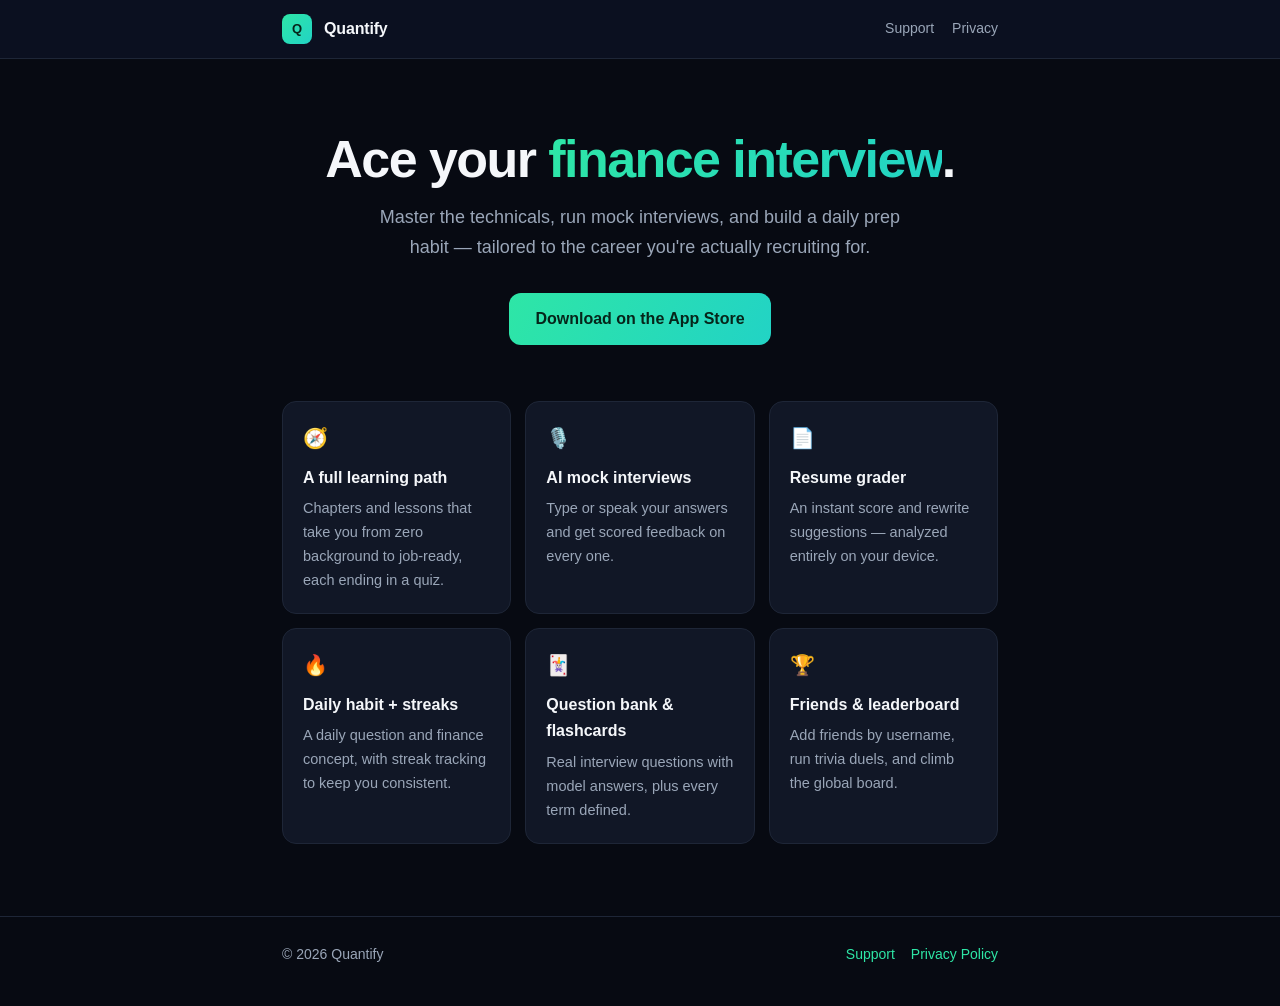
==== index.html @ e7fffd04 "Quantify developer site: landing page, privacy policy, support, app-ads.txt" ====
<!doctype html>
<html lang="en">
<head>
<meta charset="utf-8">
<meta name="viewport" content="width=device-width, initial-scale=1">
<title>Quantify — Finance Interview Prep</title>
<meta name="description" content="Quantify is a finance interview prep app: a full learning path, real interview questions with model answers, AI-scored mock interviews, an on-device resume grader, and a daily habit streak.">
<link rel="stylesheet" href="style.css">
</head>
<body>

<header>
  <div class="wrap">
    <div class="logo">Q</div>
    <span class="brand">Quantify</span>
    <nav>
      <a href="support.html">Support</a>
      <a href="privacy.html">Privacy</a>
    </nav>
  </div>
</header>

<main class="wrap">

  <section class="hero">
    <h1>Ace your <span class="grad">finance interview</span>.</h1>
    <p>
      Master the technicals, run mock interviews, and build a daily prep habit —
      tailored to the career you're actually recruiting for.
    </p>
    <!-- TODO: replace with your App Store link once you have it:
         https://apps.apple.com/app/idXXXXXXXXXX -->
    <a class="btn" href="https://apps.apple.com/app/quantify">Download on the App Store</a>
  </section>

  <section class="features">
    <div class="card">
      <div class="ico">🧭</div>
      <h3>A full learning path</h3>
      <p>Chapters and lessons that take you from zero background to job-ready, each ending in a quiz.</p>
    </div>
    <div class="card">
      <div class="ico">🎙️</div>
      <h3>AI mock interviews</h3>
      <p>Type or speak your answers and get scored feedback on every one.</p>
    </div>
    <div class="card">
      <div class="ico">📄</div>
      <h3>Resume grader</h3>
      <p>An instant score and rewrite suggestions — analyzed entirely on your device.</p>
    </div>
    <div class="card">
      <div class="ico">🔥</div>
      <h3>Daily habit + streaks</h3>
      <p>A daily question and finance concept, with streak tracking to keep you consistent.</p>
    </div>
    <div class="card">
      <div class="ico">🃏</div>
      <h3>Question bank &amp; flashcards</h3>
      <p>Real interview questions with model answers, plus every term defined.</p>
    </div>
    <div class="card">
      <div class="ico">🏆</div>
      <h3>Friends &amp; leaderboard</h3>
      <p>Add friends by username, run trivia duels, and climb the global board.</p>
    </div>
  </section>

</main>

<footer>
  <div class="wrap">
    <span>© 2026 Quantify</span>
    <nav>
      <a href="support.html">Support</a>
      <a href="privacy.html">Privacy Policy</a>
    </nav>
  </div>
</footer>

</body>
</html>
---- style.css ----
/* Quantify site — brand palette lifted from the app (lib/theme/app_colors.dart) */
:root {
  --bg: #070A12;
  --bg-elev: #0B1020;
  --surface: #111726;
  --border: #1E2637;
  --primary: #2EE6A6;
  --teal: #22D3C5;
  --gold: #F4C261;
  --text: #F5F7FA;
  --muted: #9AA6B8;
  --maxw: 760px;
}

* { box-sizing: border-box; }

body {
  margin: 0;
  background: var(--bg);
  color: var(--text);
  font: 16px/1.65 -apple-system, BlinkMacSystemFont, "Segoe UI", Roboto,
    Helvetica, Arial, sans-serif;
  -webkit-font-smoothing: antialiased;
}

a { color: var(--primary); text-decoration: none; }
a:hover { text-decoration: underline; }

.wrap { max-width: var(--maxw); margin: 0 auto; padding: 0 22px; }

/* Header */
header {
  border-bottom: 1px solid var(--border);
  background: var(--bg-elev);
  position: sticky;
  top: 0;
  z-index: 10;
}
header .wrap {
  display: flex;
  align-items: center;
  gap: 12px;
  padding-top: 14px;
  padding-bottom: 14px;
}
.logo {
  width: 30px; height: 30px; border-radius: 8px;
  background: linear-gradient(135deg, var(--primary), var(--teal));
  display: grid; place-items: center;
  color: #06251A; font-weight: 800; font-size: 13px;
}
.brand { font-weight: 700; letter-spacing: -0.01em; }
header nav { margin-left: auto; display: flex; gap: 18px; font-size: 14px; }
header nav a { color: var(--muted); }

/* Hero */
.hero { padding: 72px 0 56px; text-align: center; }
.hero h1 {
  font-size: clamp(34px, 6vw, 52px);
  line-height: 1.08;
  letter-spacing: -0.03em;
  margin: 0 0 16px;
}
.hero h1 .grad {
  background: linear-gradient(120deg, var(--primary), var(--teal));
  -webkit-background-clip: text;
  background-clip: text;
  -webkit-text-fill-color: transparent;
}
.hero p { color: var(--muted); font-size: 18px; max-width: 560px; margin: 0 auto 30px; }

.btn {
  display: inline-block;
  background: linear-gradient(120deg, var(--primary), var(--teal));
  color: #06251A;
  font-weight: 700;
  padding: 13px 26px;
  border-radius: 12px;
}
.btn:hover { text-decoration: none; opacity: 0.92; }

/* Feature grid */
.features {
  display: grid;
  grid-template-columns: repeat(auto-fit, minmax(220px, 1fr));
  gap: 14px;
  padding-bottom: 72px;
}
.card {
  background: var(--surface);
  border: 1px solid var(--border);
  border-radius: 14px;
  padding: 20px;
}
.card h3 { margin: 0 0 6px; font-size: 16px; }
.card p { margin: 0; color: var(--muted); font-size: 14.5px; }
.ico { font-size: 20px; margin-bottom: 10px; }

/* Long-form doc pages */
.doc { padding: 48px 0 80px; }
.doc h1 { font-size: 32px; letter-spacing: -0.02em; margin: 0 0 6px; }
.doc .updated { color: var(--muted); font-size: 14px; margin-bottom: 34px; }
.doc h2 {
  font-size: 20px;
  margin: 38px 0 12px;
  padding-top: 18px;
  border-top: 1px solid var(--border);
}
.doc h3 { font-size: 16px; margin: 24px 0 8px; color: var(--primary); }
.doc ul { padding-left: 22px; }
.doc li { margin-bottom: 8px; }
.doc strong { color: var(--text); }
.callout {
  background: var(--surface);
  border: 1px solid var(--border);
  border-left: 3px solid var(--primary);
  border-radius: 10px;
  padding: 16px 18px;
  margin: 20px 0;
}
.callout p { margin: 0; }

footer {
  border-top: 1px solid var(--border);
  padding: 26px 0 40px;
  color: var(--muted);
  font-size: 14px;
}
footer .wrap { display: flex; flex-wrap: wrap; gap: 16px; align-items: center; }
footer nav { margin-left: auto; display: flex; gap: 16px; }
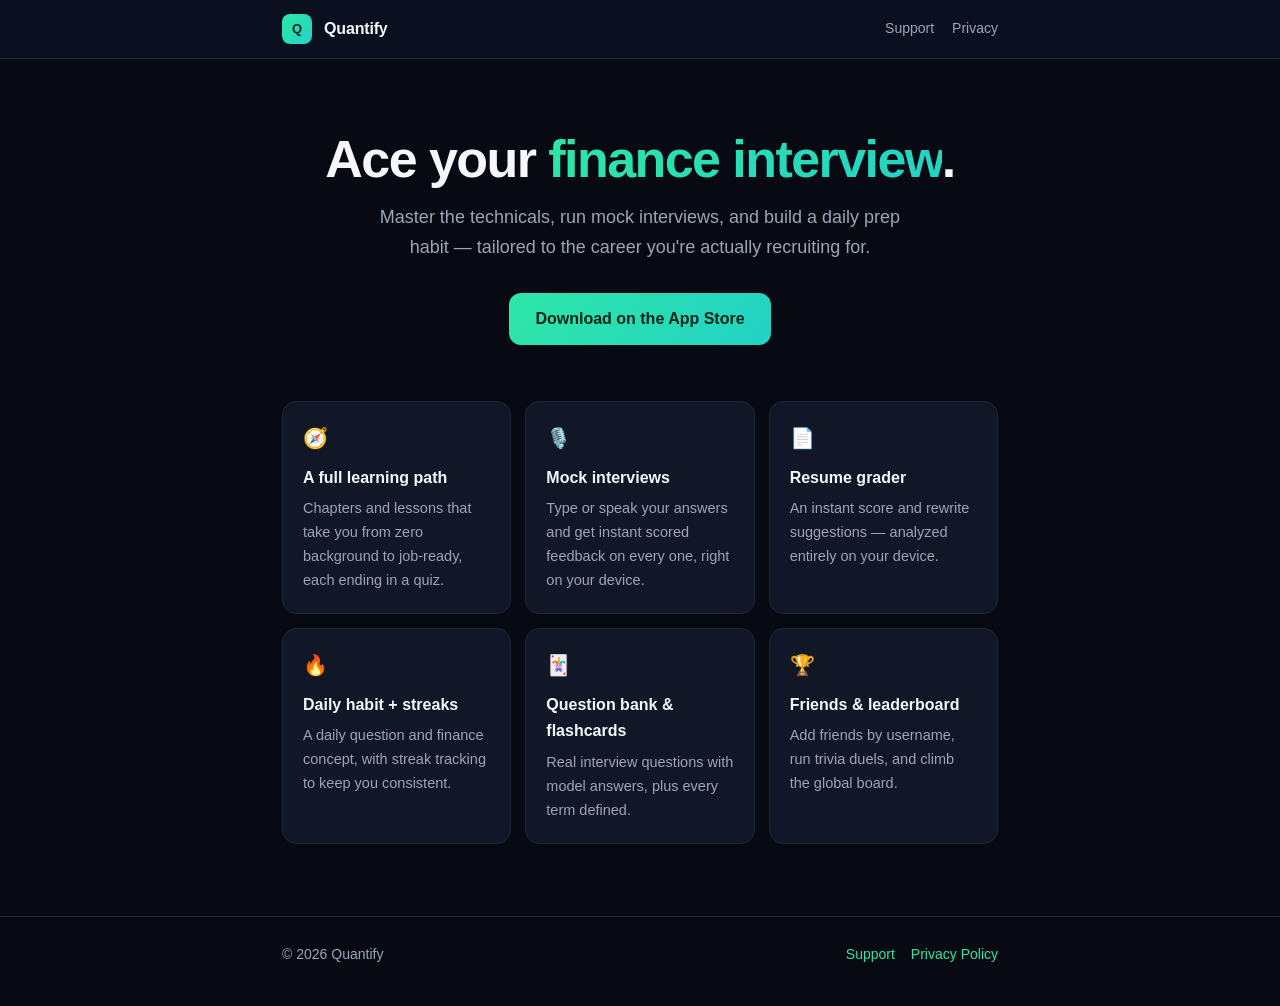
==== commit c3be47e3: "Drop the "AI" claim from mock interviews The app scores answers on-device by matching them against a" ====
--- a/index.html
+++ b/index.html
@@ -4,7 +4,7 @@
 <meta charset="utf-8">
 <meta name="viewport" content="width=device-width, initial-scale=1">
 <title>Quantify — Finance Interview Prep</title>
-<meta name="description" content="Quantify is a finance interview prep app: a full learning path, real interview questions with model answers, AI-scored mock interviews, an on-device resume grader, and a daily habit streak.">
+<meta name="description" content="Quantify is a finance interview prep app: a full learning path, real interview questions with model answers, scored mock interviews, an on-device resume grader, and a daily habit streak.">
 <link rel="stylesheet" href="style.css">
 </head>
 <body>
@@ -41,8 +41,8 @@
     </div>
     <div class="card">
       <div class="ico">🎙️</div>
-      <h3>AI mock interviews</h3>
-      <p>Type or speak your answers and get scored feedback on every one.</p>
+      <h3>Mock interviews</h3>
+      <p>Type or speak your answers and get instant scored feedback on every one, right on your device.</p>
     </div>
     <div class="card">
       <div class="ico">📄</div>
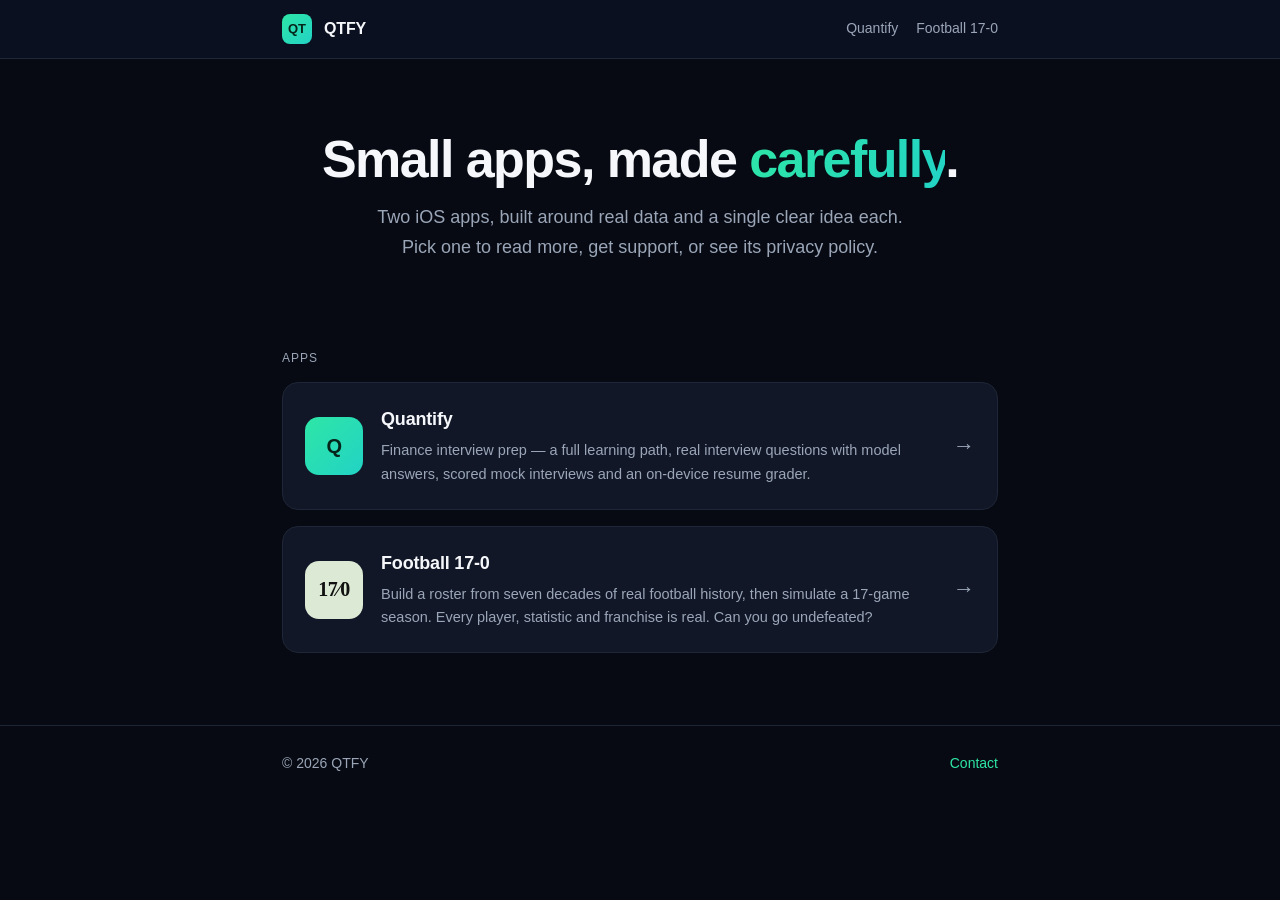
==== commit 05078273: "Restructure into a multi-app site with a QTFY landing page The site was built for one app; a second " ====
--- a/index.html
+++ b/index.html
@@ -3,19 +3,19 @@
 <head>
 <meta charset="utf-8">
 <meta name="viewport" content="width=device-width, initial-scale=1">
-<title>Quantify — Finance Interview Prep</title>
-<meta name="description" content="Quantify is a finance interview prep app: a full learning path, real interview questions with model answers, scored mock interviews, an on-device resume grader, and a daily habit streak.">
+<title>QTFY — Apps</title>
+<meta name="description" content="QTFY builds focused iOS apps: Quantify, a finance interview prep app, and Football 17-0, a football roster puzzle built on real historical data.">
 <link rel="stylesheet" href="style.css">
 </head>
 <body>
 
 <header>
   <div class="wrap">
-    <div class="logo">Q</div>
-    <span class="brand">Quantify</span>
+    <div class="logo">QT</div>
+    <span class="brand">QTFY</span>
     <nav>
-      <a href="support.html">Support</a>
-      <a href="privacy.html">Privacy</a>
+      <a href="quantify.html">Quantify</a>
+      <a href="football170/">Football 17-0</a>
     </nav>
   </div>
 </header>
@@ -23,57 +23,47 @@
 <main class="wrap">
 
   <section class="hero">
-    <h1>Ace your <span class="grad">finance interview</span>.</h1>
+    <h1>Small apps, made <span class="grad">carefully</span>.</h1>
     <p>
-      Master the technicals, run mock interviews, and build a daily prep habit —
-      tailored to the career you're actually recruiting for.
+      Two iOS apps, built around real data and a single clear idea each.
+      Pick one to read more, get support, or see its privacy policy.
     </p>
-    <!-- TODO: replace with your App Store link once you have it:
-         https://apps.apple.com/app/idXXXXXXXXXX -->
-    <a class="btn" href="https://apps.apple.com/app/quantify">Download on the App Store</a>
   </section>
 
-  <section class="features">
-    <div class="card">
-      <div class="ico">🧭</div>
-      <h3>A full learning path</h3>
-      <p>Chapters and lessons that take you from zero background to job-ready, each ending in a quiz.</p>
-    </div>
-    <div class="card">
-      <div class="ico">🎙️</div>
-      <h3>Mock interviews</h3>
-      <p>Type or speak your answers and get instant scored feedback on every one, right on your device.</p>
-    </div>
-    <div class="card">
-      <div class="ico">📄</div>
-      <h3>Resume grader</h3>
-      <p>An instant score and rewrite suggestions — analyzed entirely on your device.</p>
-    </div>
-    <div class="card">
-      <div class="ico">🔥</div>
-      <h3>Daily habit + streaks</h3>
-      <p>A daily question and finance concept, with streak tracking to keep you consistent.</p>
-    </div>
-    <div class="card">
-      <div class="ico">🃏</div>
-      <h3>Question bank &amp; flashcards</h3>
-      <p>Real interview questions with model answers, plus every term defined.</p>
-    </div>
-    <div class="card">
-      <div class="ico">🏆</div>
-      <h3>Friends &amp; leaderboard</h3>
-      <p>Add friends by username, run trivia duels, and climb the global board.</p>
-    </div>
+  <p class="section-label">Apps</p>
+  <section class="apps">
+
+    <a class="app-card" href="quantify.html">
+      <div class="mark quantify">Q</div>
+      <div>
+        <h3>Quantify</h3>
+        <p>Finance interview prep — a full learning path, real interview
+           questions with model answers, scored mock interviews and an
+           on-device resume grader.</p>
+      </div>
+      <span class="go">→</span>
+    </a>
+
+    <a class="app-card" href="football170/">
+      <div class="mark football">17⁄0</div>
+      <div>
+        <h3>Football 17-0</h3>
+        <p>Build a roster from seven decades of real football history, then
+           simulate a 17-game season. Every player, statistic and franchise is
+           real. Can you go undefeated?</p>
+      </div>
+      <span class="go">→</span>
+    </a>
+
   </section>
 
 </main>
 
 <footer>
   <div class="wrap">
-    <span>© 2026 Quantify</span>
+    <span>© 2026 QTFY</span>
     <nav>
-      <a href="support.html">Support</a>
-      <a href="privacy.html">Privacy Policy</a>
+      <a href="mailto:rishthewizard@gmail.com">Contact</a>
     </nav>
   </div>
 </footer>
--- a/style.css
+++ b/style.css
@@ -128,3 +128,61 @@
 }
 footer .wrap { display: flex; flex-wrap: wrap; gap: 16px; align-items: center; }
 footer nav { margin-left: auto; display: flex; gap: 16px; }
+
+/* ---------------------------------------------------------------------------
+   Developer landing page
+   Added when the site grew from one app to two. The root is now a directory of
+   apps; each app keeps its own page, privacy policy and support page beneath.
+   --------------------------------------------------------------------------- */
+
+/* Per-app accent. Each app page sets --primary/--teal on <body> so the shared
+   components pick up that app's colour without duplicating the stylesheet. */
+body.app-football { --primary: #3DDC84; --teal: #2FBF71; }
+
+.apps { display: grid; gap: 16px; padding-bottom: 72px; }
+
+.app-card {
+  display: flex;
+  align-items: center;
+  gap: 18px;
+  background: var(--surface);
+  border: 1px solid var(--border);
+  border-radius: 16px;
+  padding: 22px;
+  color: inherit;
+}
+.app-card:hover { text-decoration: none; border-color: var(--primary); }
+.app-card .mark {
+  flex: 0 0 auto;
+  width: 58px; height: 58px;
+  border-radius: 14px;
+  display: grid; place-items: center;
+  font-weight: 800; font-size: 20px;
+  letter-spacing: -0.02em;
+}
+.app-card .mark.quantify {
+  background: linear-gradient(135deg, #2EE6A6, #22D3C5); color: #06251A;
+}
+.app-card .mark.football {
+  background: #DCE9D5; color: #111; font-family: Georgia, "Times New Roman", serif;
+}
+.app-card h3 { margin: 0 0 4px; font-size: 18px; letter-spacing: -0.01em; }
+.app-card p { margin: 0; color: var(--muted); font-size: 14.5px; }
+.app-card .go { margin-left: auto; color: var(--muted); font-size: 22px; }
+
+.section-label {
+  text-transform: uppercase;
+  letter-spacing: 0.08em;
+  font-size: 12px;
+  color: var(--muted);
+  margin: 0 0 14px;
+}
+
+.doc table { border-collapse: collapse; width: 100%; margin: 18px 0; font-size: 14.5px; }
+.doc th, .doc td {
+  border: 1px solid var(--border);
+  padding: 9px 12px;
+  text-align: left;
+  vertical-align: top;
+}
+.doc th { background: var(--surface); font-weight: 600; }
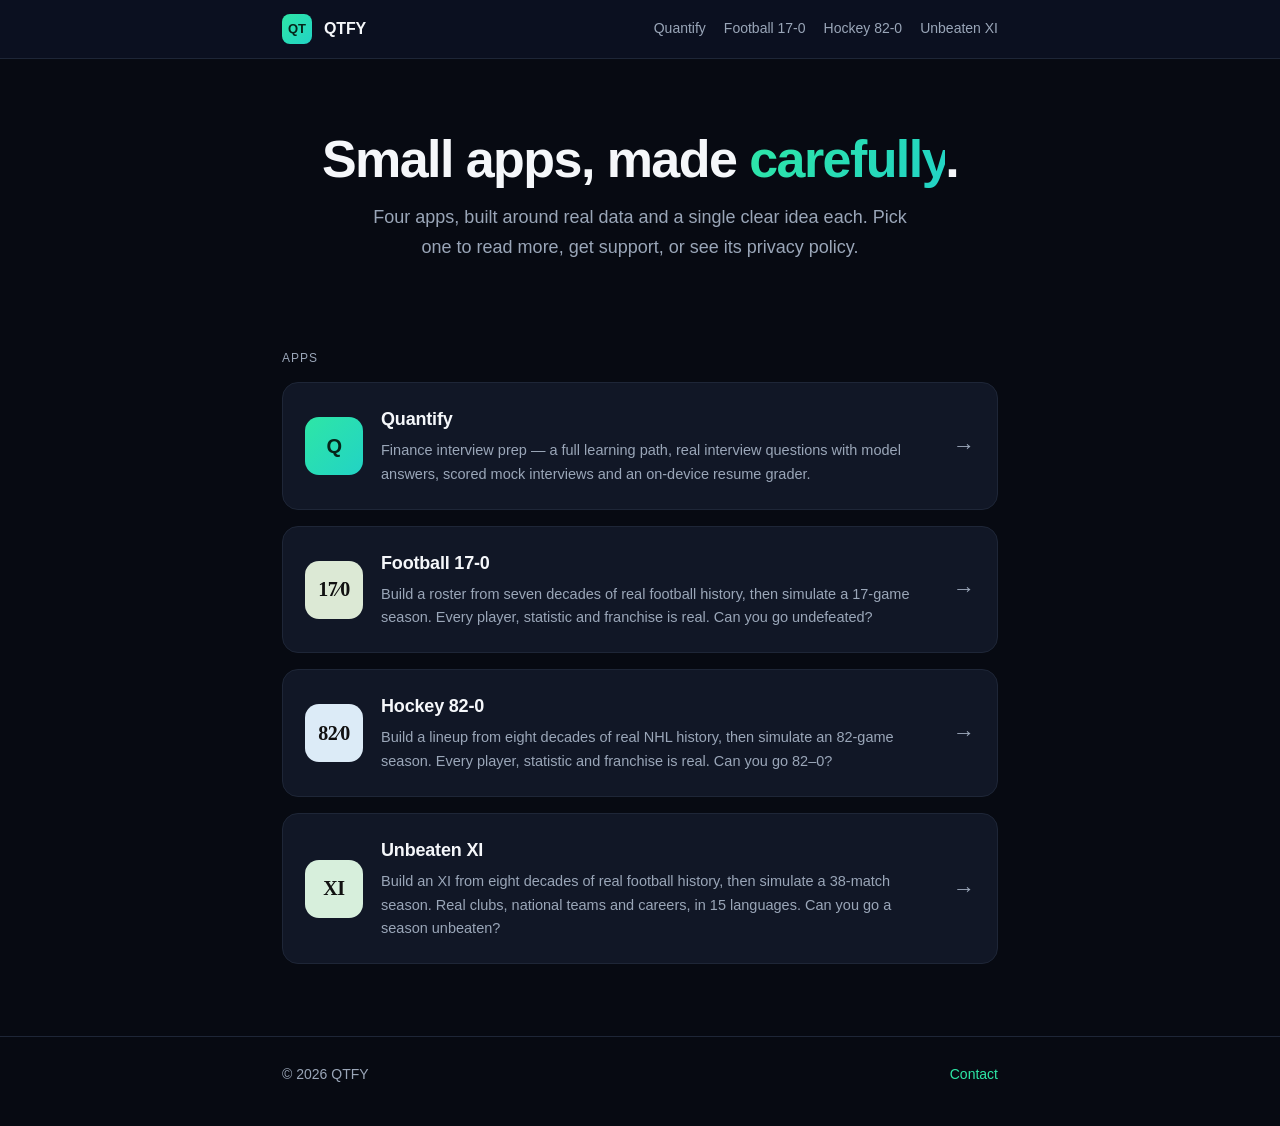
==== commit ff7546ac: "Add Hockey 82-0 and Unbeaten XI: overview, support and privacy pages Co-Authored-By: Claude Fable 5." ====
--- a/index.html
+++ b/index.html
@@ -4,7 +4,7 @@
 <meta charset="utf-8">
 <meta name="viewport" content="width=device-width, initial-scale=1">
 <title>QTFY — Apps</title>
-<meta name="description" content="QTFY builds focused iOS apps: Quantify, a finance interview prep app, and Football 17-0, a football roster puzzle built on real historical data.">
+<meta name="description" content="QTFY builds focused apps: Quantify, a finance interview prep app, and three sports puzzles built on real historical data: Football 17-0, Hockey 82-0 and Unbeaten XI.">
 <link rel="stylesheet" href="style.css">
 </head>
 <body>
@@ -16,6 +16,8 @@
     <nav>
       <a href="quantify.html">Quantify</a>
       <a href="football170/">Football 17-0</a>
+      <a href="hockey820/">Hockey 82-0</a>
+      <a href="unbeatenxi/">Unbeaten XI</a>
     </nav>
   </div>
 </header>
@@ -25,7 +27,7 @@
   <section class="hero">
     <h1>Small apps, made <span class="grad">carefully</span>.</h1>
     <p>
-      Two iOS apps, built around real data and a single clear idea each.
+      Four apps, built around real data and a single clear idea each.
       Pick one to read more, get support, or see its privacy policy.
     </p>
   </section>
@@ -55,6 +57,28 @@
       <span class="go">→</span>
     </a>
 
+    <a class="app-card" href="hockey820/">
+      <div class="mark hockey">82⁄0</div>
+      <div>
+        <h3>Hockey 82-0</h3>
+        <p>Build a lineup from eight decades of real NHL history, then
+           simulate an 82-game season. Every player, statistic and franchise is
+           real. Can you go 82–0?</p>
+      </div>
+      <span class="go">→</span>
+    </a>
+
+    <a class="app-card" href="unbeatenxi/">
+      <div class="mark xi">XI</div>
+      <div>
+        <h3>Unbeaten XI</h3>
+        <p>Build an XI from eight decades of real football history, then
+           simulate a 38-match season. Real clubs, national teams and careers,
+           in 15 languages. Can you go a season unbeaten?</p>
+      </div>
+      <span class="go">→</span>
+    </a>
+
   </section>
 
 </main>
--- a/style.css
+++ b/style.css
@@ -138,6 +138,8 @@
 /* Per-app accent. Each app page sets --primary/--teal on <body> so the shared
    components pick up that app's colour without duplicating the stylesheet. */
 body.app-football { --primary: #3DDC84; --teal: #2FBF71; }
+body.app-hockey { --primary: #7CC4FF; --teal: #3D8BD9; }
+body.app-xi { --primary: #3DDC84; --teal: #1F9E5C; }
 
 .apps { display: grid; gap: 16px; padding-bottom: 72px; }
 
@@ -166,6 +168,12 @@
 .app-card .mark.football {
   background: #DCE9D5; color: #111; font-family: Georgia, "Times New Roman", serif;
 }
+.app-card .mark.hockey {
+  background: #DCEBF7; color: #111; font-family: Georgia, "Times New Roman", serif;
+}
+.app-card .mark.xi {
+  background: #D7EFDC; color: #111; font-family: Georgia, "Times New Roman", serif;
+}
 .app-card h3 { margin: 0 0 4px; font-size: 18px; letter-spacing: -0.01em; }
 .app-card p { margin: 0; color: var(--muted); font-size: 14.5px; }
 .app-card .go { margin-left: auto; color: var(--muted); font-size: 22px; }
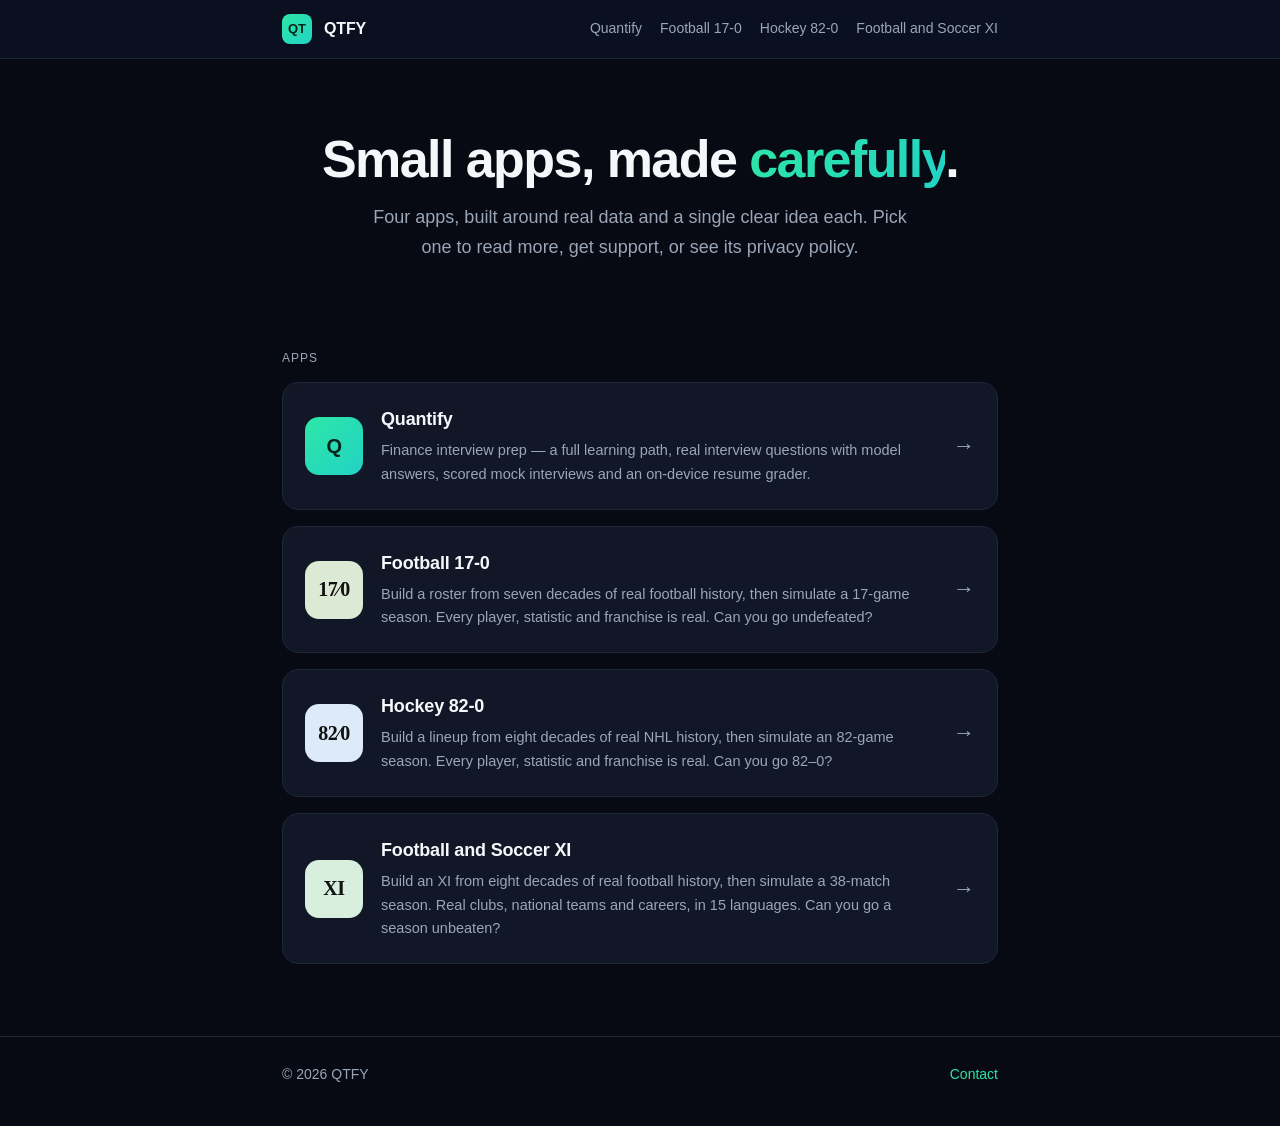
==== commit 7a3b2525: "Rename Unbeaten XI to Football and Soccer XI on the site Co-Authored-By: Claude Fable 5.1 <noreply@a" ====
--- a/index.html
+++ b/index.html
@@ -4,7 +4,7 @@
 <meta charset="utf-8">
 <meta name="viewport" content="width=device-width, initial-scale=1">
 <title>QTFY — Apps</title>
-<meta name="description" content="QTFY builds focused apps: Quantify, a finance interview prep app, and three sports puzzles built on real historical data: Football 17-0, Hockey 82-0 and Unbeaten XI.">
+<meta name="description" content="QTFY builds focused apps: Quantify, a finance interview prep app, and three sports puzzles built on real historical data: Football 17-0, Hockey 82-0 and Football and Soccer XI.">
 <link rel="stylesheet" href="style.css">
 </head>
 <body>
@@ -17,7 +17,7 @@
       <a href="quantify.html">Quantify</a>
       <a href="football170/">Football 17-0</a>
       <a href="hockey820/">Hockey 82-0</a>
-      <a href="unbeatenxi/">Unbeaten XI</a>
+      <a href="unbeatenxi/">Football and Soccer XI</a>
     </nav>
   </div>
 </header>
@@ -71,7 +71,7 @@
     <a class="app-card" href="unbeatenxi/">
       <div class="mark xi">XI</div>
       <div>
-        <h3>Unbeaten XI</h3>
+        <h3>Football and Soccer XI</h3>
         <p>Build an XI from eight decades of real football history, then
            simulate a 38-match season. Real clubs, national teams and careers,
            in 15 languages. Can you go a season unbeaten?</p>
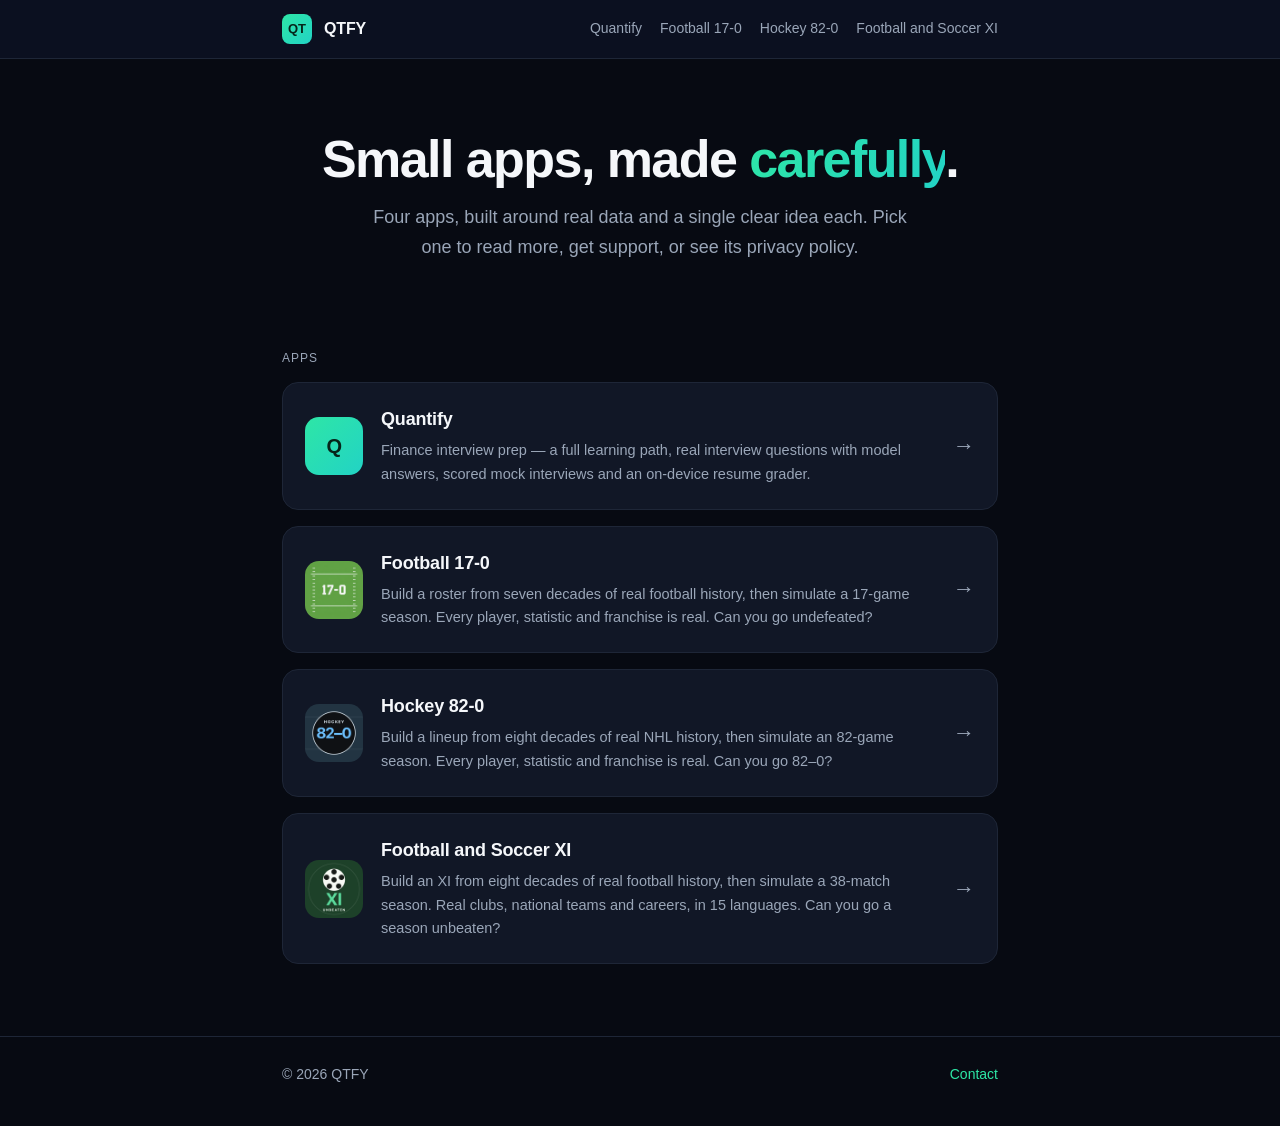
==== commit e36f7d1e: "Use the real app icons and link Football 17-0 to the App Store Replaces the text marks on the home p" ====
--- a/index.html
+++ b/index.html
@@ -47,7 +47,7 @@
     </a>
 
     <a class="app-card" href="football170/">
-      <div class="mark football">17⁄0</div>
+      <img class="mark" src="football170/icon.png" alt="Football 17-0 app icon">
       <div>
         <h3>Football 17-0</h3>
         <p>Build a roster from seven decades of real football history, then
@@ -58,7 +58,7 @@
     </a>
 
     <a class="app-card" href="hockey820/">
-      <div class="mark hockey">82⁄0</div>
+      <img class="mark" src="hockey820/icon.png" alt="Hockey 82-0 app icon">
       <div>
         <h3>Hockey 82-0</h3>
         <p>Build a lineup from eight decades of real NHL history, then
@@ -69,7 +69,7 @@
     </a>
 
     <a class="app-card" href="unbeatenxi/">
-      <div class="mark xi">XI</div>
+      <img class="mark" src="unbeatenxi/icon.png" alt="Football and Soccer XI app icon">
       <div>
         <h3>Football and Soccer XI</h3>
         <p>Build an XI from eight decades of real football history, then
--- a/style.css
+++ b/style.css
@@ -49,6 +49,7 @@
   display: grid; place-items: center;
   color: #06251A; font-weight: 800; font-size: 13px;
 }
+img.logo { display: block; background: none; object-fit: cover; }
 .brand { font-weight: 700; letter-spacing: -0.01em; }
 header nav { margin-left: auto; display: flex; gap: 18px; font-size: 14px; }
 header nav a { color: var(--muted); }
@@ -162,6 +163,7 @@
   font-weight: 800; font-size: 20px;
   letter-spacing: -0.02em;
 }
+.app-card img.mark { object-fit: cover; display: block; }
 .app-card .mark.quantify {
   background: linear-gradient(135deg, #2EE6A6, #22D3C5); color: #06251A;
 }
